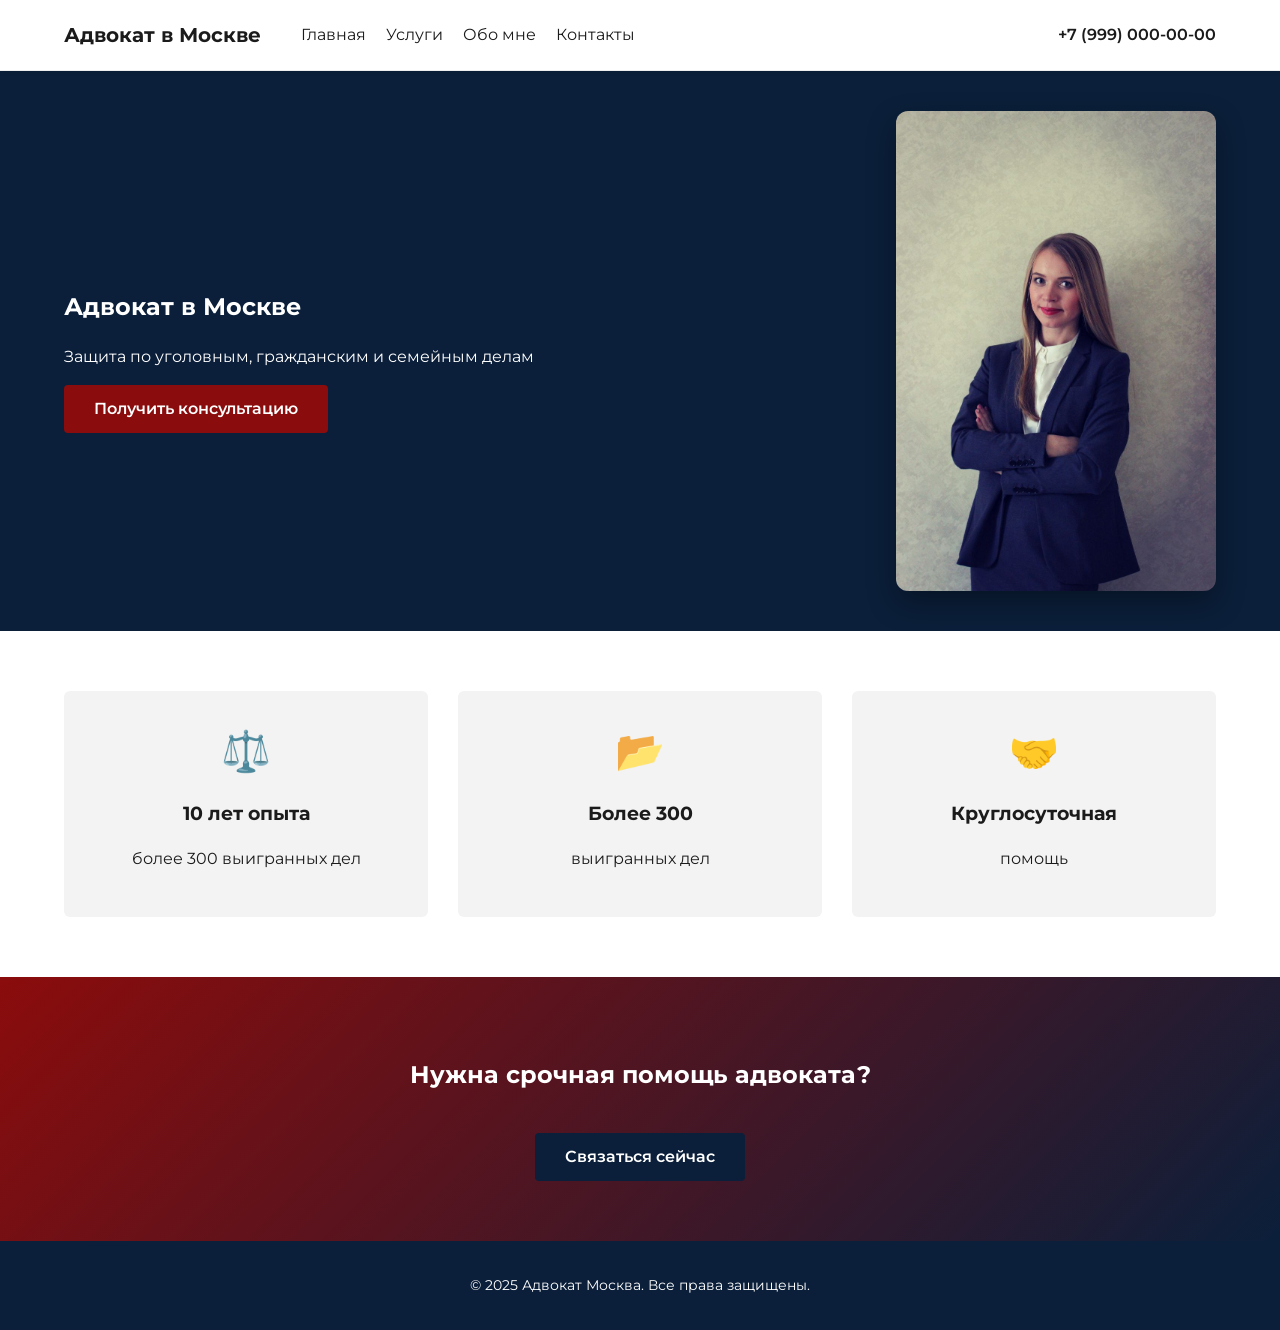
==== index.html @ bff13dde "Add contacts module and update navigation" ====
<!doctype html>
<html lang="ru">
  <head>
    <meta charset="UTF-8" />
    <meta name="viewport" content="width=device-width, initial-scale=1.0" />
    <title>Адвокат в Москве</title>
    <meta
      name="description"
      content="Защита по уголовным, гражданским и семейным делам. Бесплатная консультация."
    />
    <link rel="preconnect" href="https://fonts.googleapis.com" />
    <link rel="preconnect" href="https://fonts.gstatic.com" crossorigin />
    <link
      href="https://fonts.googleapis.com/css2?family=Montserrat:wght@400;500;600;700&display=swap"
      rel="stylesheet"
    />
    <link rel="stylesheet" href="styles.css" />
  </head>
  <body>
    <header class="top-bar">
      <div class="container">
        <div class="logo">Адвокат в Москве</div>
        <nav class="main-nav">
          <ul>
            <li><a href="index.html">Главная</a></li>
            <li><a href="services/services.html">Услуги</a></li>
            <li><a href="about/about.html">Обо мне</a></li>
            <li><a href="contacts/contacts.html">Контакты</a></li>
          </ul>
        </nav>
        <a href="tel:+79990000000" class="phone">+7 (999) 000‑00‑00</a>
      </div>
    </header>

    	<section class="hero">
	  <div class="overlay"></div>
	  <div class="hero-content container">
	    <div class="hero-text">
	      <h1>Адвокат в Москве</h1>
	      <p>Защита по уголовным, гражданским и семейным делам</p>
	      <a href="#contacts" class="btn btn-accent">Получить консультацию</a>
	    </div>

	    <div class="hero-photo">
	      <img src="img/main_photo.jpg" alt="Адвокат в Москве" />
	    </div>
	  </div>
	</section>

    <section id="services" class="features">
      <div class="container">
        <ul class="feature-list">
          <li>
            <span class="icon">⚖️</span>
            <h3>10 лет опыта</h3>
            <p>более 300 выигранных дел</p>
          </li>
          <li>
            <span class="icon">📂</span>
            <h3>Более 300</h3>
            <p>выигранных дел</p>
          </li>
          <li>
            <span class="icon">🤝</span>
            <h3>Круглосуточная</h3>
            <p>помощь</p>
          </li>
        </ul>
      </div>
    </section>

    <section id="contacts" class="cta">
      <div class="container">
        <h2>Нужна срочная помощь адвоката?</h2>
        <a href="tel:+79990000000" class="btn btn-dark">Связаться сейчас</a>
      </div>
    </section>

    <footer class="footer">
      <div class="container">
        <p>© 2025 Адвокат Москва. Все права защищены.</p>
      </div>
    </footer>
  </body>
</html>
---- styles.css ----
*,
*::before,
*::after {
  box-sizing: border-box;
}

:root {
  --accent: #8b0c0c;
  --dark: #0b1f3a;
  --light: #f3f3f3;
  --text: #1b1b1b;
}

html {
  scroll-behavior: smooth;
}

body {
  margin: 0;
  font-family: "Montserrat", sans-serif;
  line-height: 1.5;
  color: var(--text);
}

img {
  max-width: 100%;
  display: block;
}

a {
  text-decoration: none;
  color: inherit;
}

.container {
  width: min(1200px, 90%);
  margin-inline: auto;
}

.top-bar {
  position: sticky;
  top: 0;
  z-index: 100;
  background: rgba(255, 255, 255, 0.9);
  backdrop-filter: blur(5px);
  padding: 20px 0;
  border-bottom: 1px solid #eee;
  box-shadow: 0 2px 4px rgba(0, 0, 0, 0.05);
}

.top-bar .container {
  display: flex;
  align-items: center;
}

.logo {
  font-weight: 700;
  font-size: 1.25rem;
}

.main-nav ul {
  list-style: none;
  display: flex;
  gap: 20px;
  margin: 0;
  padding: 0;
}

.main-nav {
  margin-left: 40px;
}

.main-nav a {
  padding-bottom: 2px;
  border-bottom: 2px solid transparent;
  transition: border-color 0.3s;
}

.main-nav a:hover {
  border-bottom-color: var(--accent);
}

.phone {
  margin-left: auto;
  font-weight: 600;
}

.hero {
  /* убираем старую фон-картинку и оставляем чистый цвет */
  background-image: none !important;
  background: var(--dark) !important;

  /* выравнивание по центру по вертикали */
  display: flex !important;
  align-items: center !important;
  min-height: 60vh !important;
  color: #fff;
}

/* отключаем затемняющий overlay, чтобы не портил фото/текст */
.hero .overlay {
  display: none !important;
}

/* делаем внутри геро двухколоночный flex */
.hero .hero-content.container {
  display: flex !important;
  align-items: center;
  justify-content: space-between;
  gap: 40px;
  width: min(1200px, 90%);
  margin-inline: auto;
  padding: 40px 0;
}

/* колонка с текстом */
.hero-text {
  max-width: 640px;
}

/* колонка с фото */
.hero-photo {
  flex: 0 0 auto;
}

/* само фото: ограничиваем размеры, скругляем, тень */
.hero-photo img {
  width: 320px;         /* можно 280–360px */
  height: auto;
  border-radius: 12px;
  box-shadow: 0 12px 28px rgba(0,0,0,0.35);
  display: block;
  object-fit: cover;
}

/* Hover для кнопки остаётся, ничего трогать не надо */

/* АДАПТИВ: на узких экранах стекаем в колонку и центрируем */
@media (max-width: 900px) {
  .hero .hero-content.container {
    flex-direction: column;
    gap: 24px;
    text-align: center;
  }
  .hero-text {
    max-width: 100%;
  }
  .hero-photo img {
    width: 240px;
  }
}

@keyframes fade-up {
  from {
    opacity: 0;
    transform: translateY(20px);
  }
  to {
    opacity: 1;
    transform: translateY(0);
  }
}

.hero-content {
  position: relative;
  z-index: 1;
  animation: fade-up 0.8s ease-out both;
}

.btn {
  display: inline-block;
  padding: 12px 30px;
  border-radius: 4px;
  font-weight: 600;
  transition: background 0.3s, transform 0.3s;
}

.btn:hover {
  transform: translateY(-2px);
}

.btn-accent {
  background: var(--accent);
  color: #fff;
}

.btn-accent:hover {
  background: #a51b1b;
}

.btn-dark {
  background: var(--dark);
  color: #fff;
}

.btn-dark:hover {
  background: #133260;
}

.features {
  background: #fff;
  padding: 60px 0;
}

.feature-list {
  list-style: none;
  display: flex;
  justify-content: space-between;
  gap: 30px;
  margin: 0;
  padding: 0;
}

.feature-list li {
  background: var(--light);
  padding: 30px;
  text-align: center;
  border-radius: 6px;
  flex: 1;
}


.feature-list li {
  transition: transform 0.3s, box-shadow 0.3s;
}

.feature-list li:hover {
  transform: translateY(-5px);
  box-shadow: 0 10px 20px rgba(0, 0, 0, 0.1);
}

.feature-list .icon {
  font-size: 40px;
  display: block;
  margin-bottom: 15px;
}

.about {
  background: var(--light);
  padding: 60px 0;
}

.about-wrapper {
  display: flex;
  flex-wrap: wrap;
  gap: 40px;
  align-items: center;
}

.about-photo {
  width: 300px;
  border-radius: 6px;
  flex-shrink: 0;
}

.about-info h2 {
  margin-top: 0;
}

.about-list {
  list-style: none;
  margin: 20px 0 0;
  padding: 0;
  display: grid;
  gap: 10px;
}

.about-icon {
  margin-right: 8px;
}


.cta {
  background: linear-gradient(135deg, var(--accent), var(--dark));
  color: #fff;
  text-align: center;
  padding: 60px 0;
}

.cta .btn-dark {
  margin-top: 20px;
}

.footer {
  background: var(--dark);
  color: #fff;
  text-align: center;
  padding: 20px 0;
  font-size: 0.875rem;
}

/* Services page */
.services-page {
  padding: 60px 0;
}

.service-grid {
  display: grid;
  gap: 20px;
  grid-template-columns: repeat(auto-fit, minmax(250px, 1fr));
}

.service-tile {
  background: var(--light);
  border-radius: 6px;
  padding: 20px;
}

.service-tile summary {
  list-style: none;
  font-weight: 600;
  cursor: pointer;
}

.service-tile[open] {
  background: #fff;
  box-shadow: 0 4px 8px rgba(0, 0, 0, 0.05);
}

.service-tile ul {
  margin-top: 10px;
  padding-left: 20px;
}
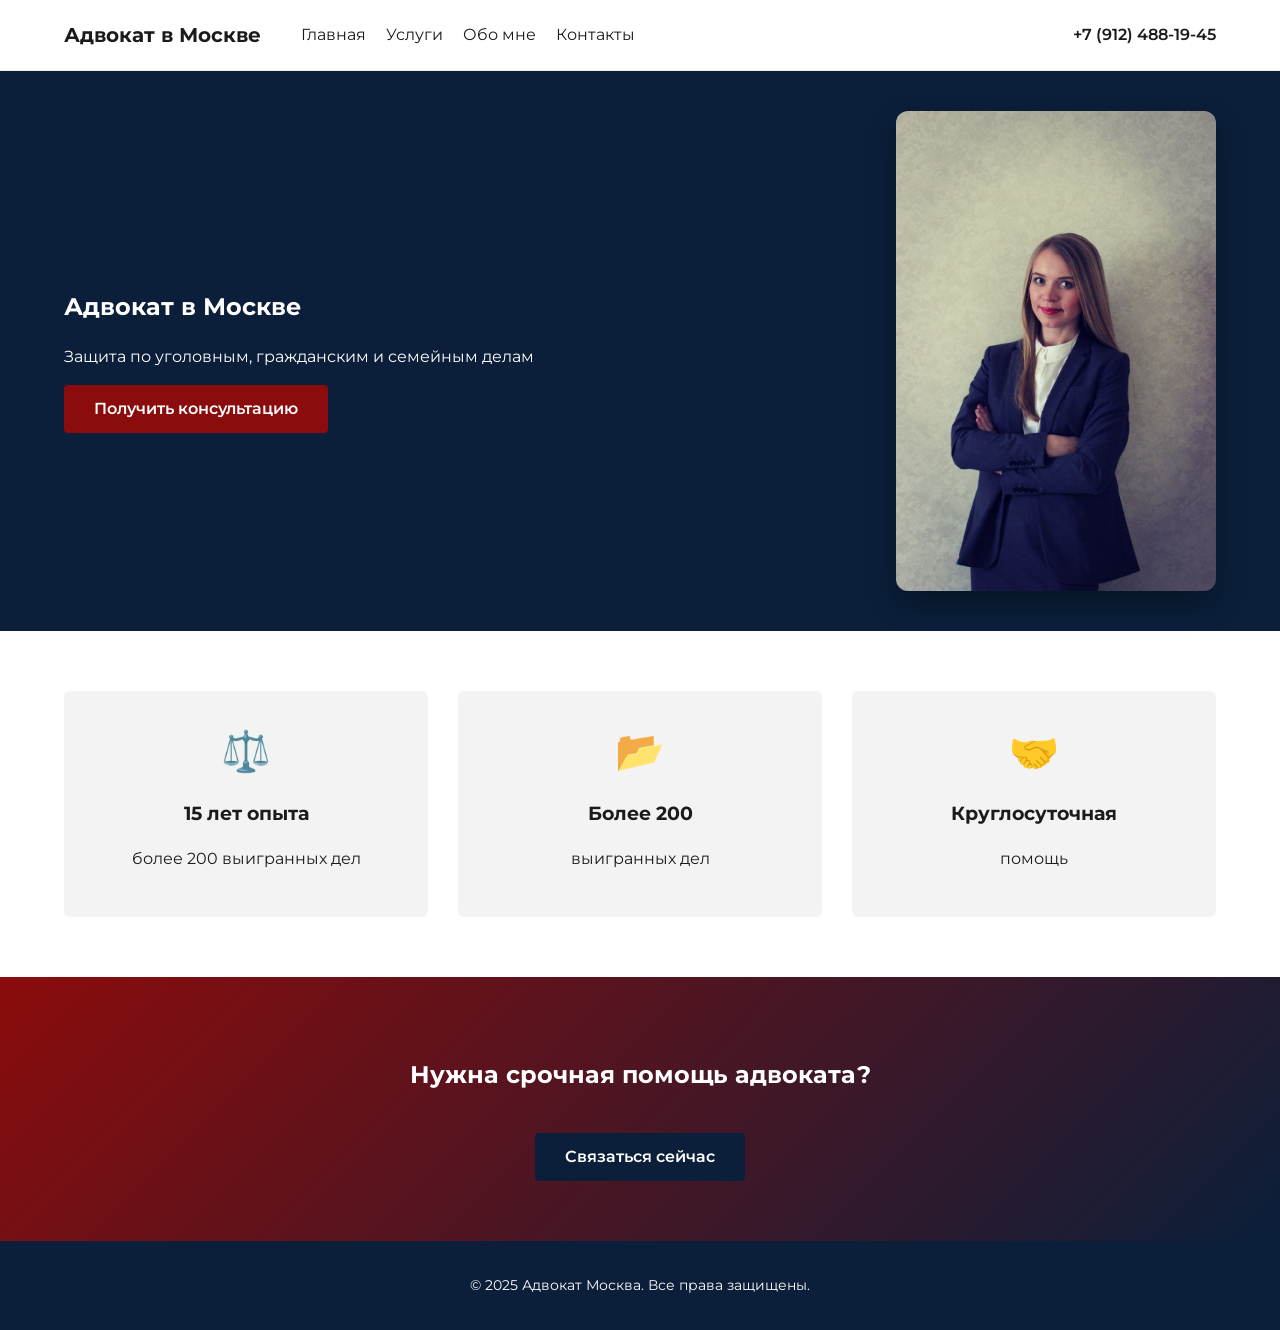
==== commit c2307576: "Global edit contacts" ====
--- a/index.html
+++ b/index.html
@@ -28,7 +28,7 @@
             <li><a href="contacts/contacts.html">Контакты</a></li>
           </ul>
         </nav>
-        <a href="tel:+79990000000" class="phone">+7 (999) 000‑00‑00</a>
+        <a href="tel:+79124881945" class="phone">+7 (912) 488-19-45</a>
       </div>
     </header>
 
@@ -52,12 +52,12 @@
         <ul class="feature-list">
           <li>
             <span class="icon">⚖️</span>
-            <h3>10 лет опыта</h3>
-            <p>более 300 выигранных дел</p>
+            <h3>15 лет опыта</h3>
+            <p>более 200 выигранных дел</p>
           </li>
           <li>
             <span class="icon">📂</span>
-            <h3>Более 300</h3>
+            <h3>Более 200</h3>
             <p>выигранных дел</p>
           </li>
           <li>
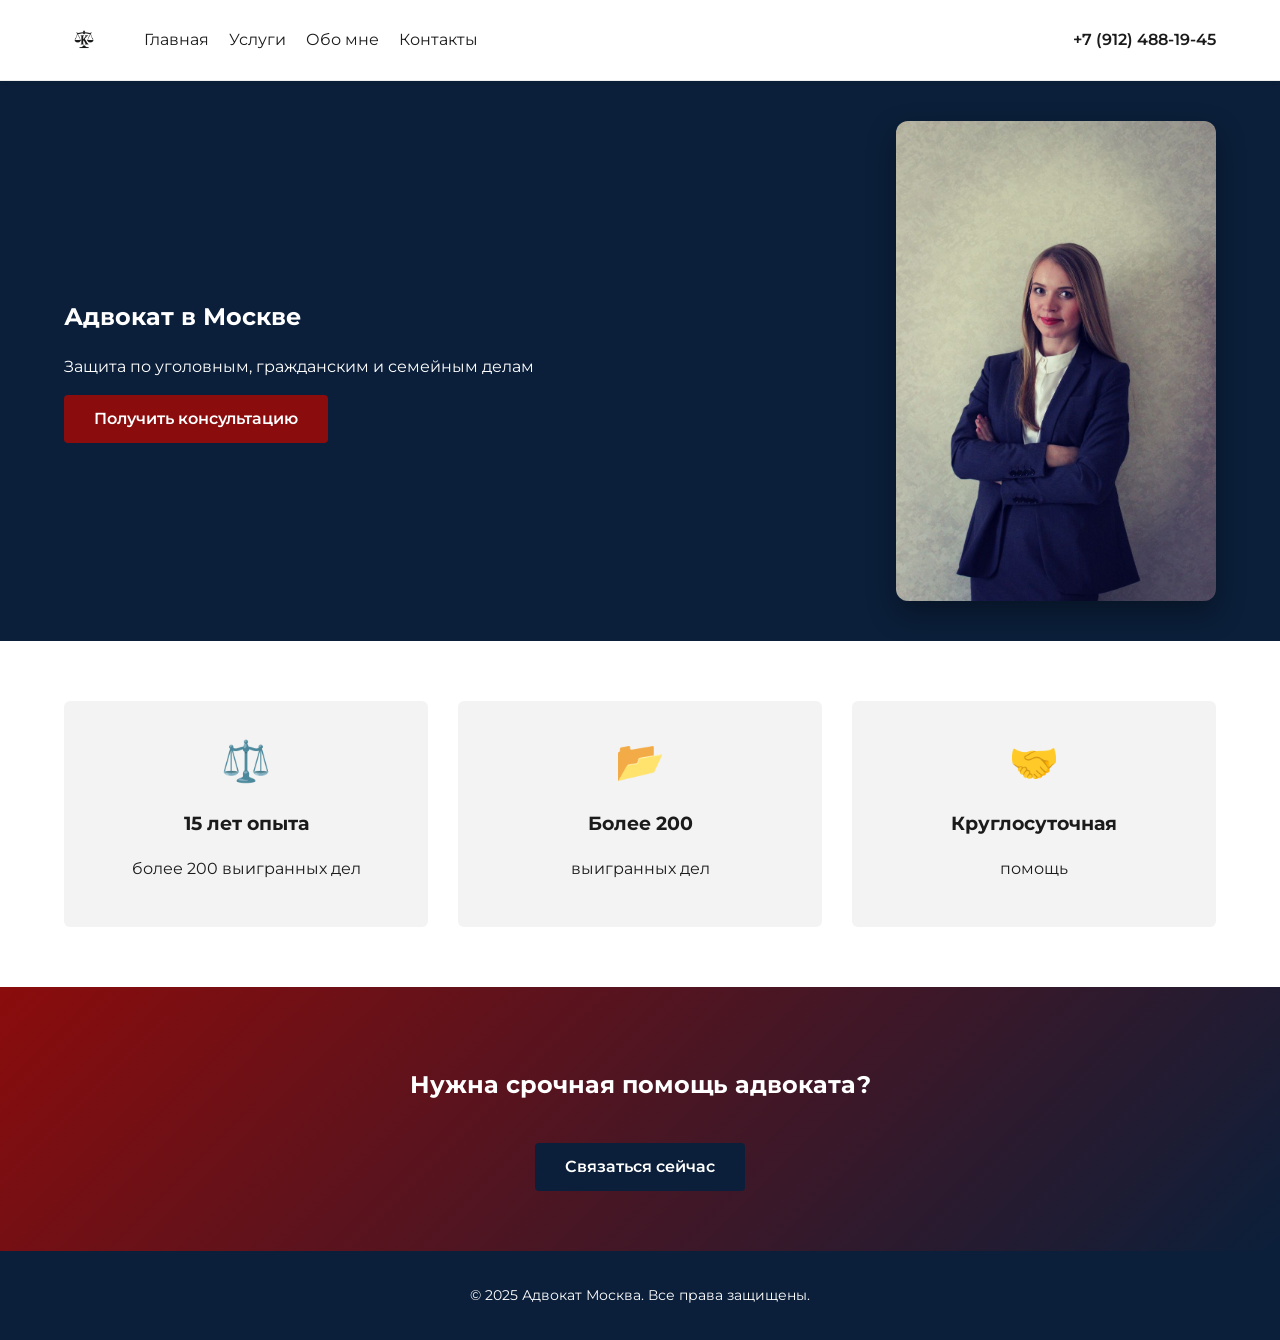
==== commit ce00b6b9: "Replace sidebar text with logo image" ====
--- a/index.html
+++ b/index.html
@@ -19,7 +19,7 @@
   <body>
     <header class="top-bar">
       <div class="container">
-        <div class="logo">Адвокат в Москве</div>
+        <div class="logo"><img src="img/logo.png" alt="Адвокат в Москве" /></div>
         <nav class="main-nav">
           <ul>
             <li><a href="index.html">Главная</a></li>
--- a/styles.css
+++ b/styles.css
@@ -58,6 +58,10 @@
   font-size: 1.25rem;
 }
 
+.logo img {
+  height: 40px;
+}
+
 .main-nav ul {
   list-style: none;
   display: flex;
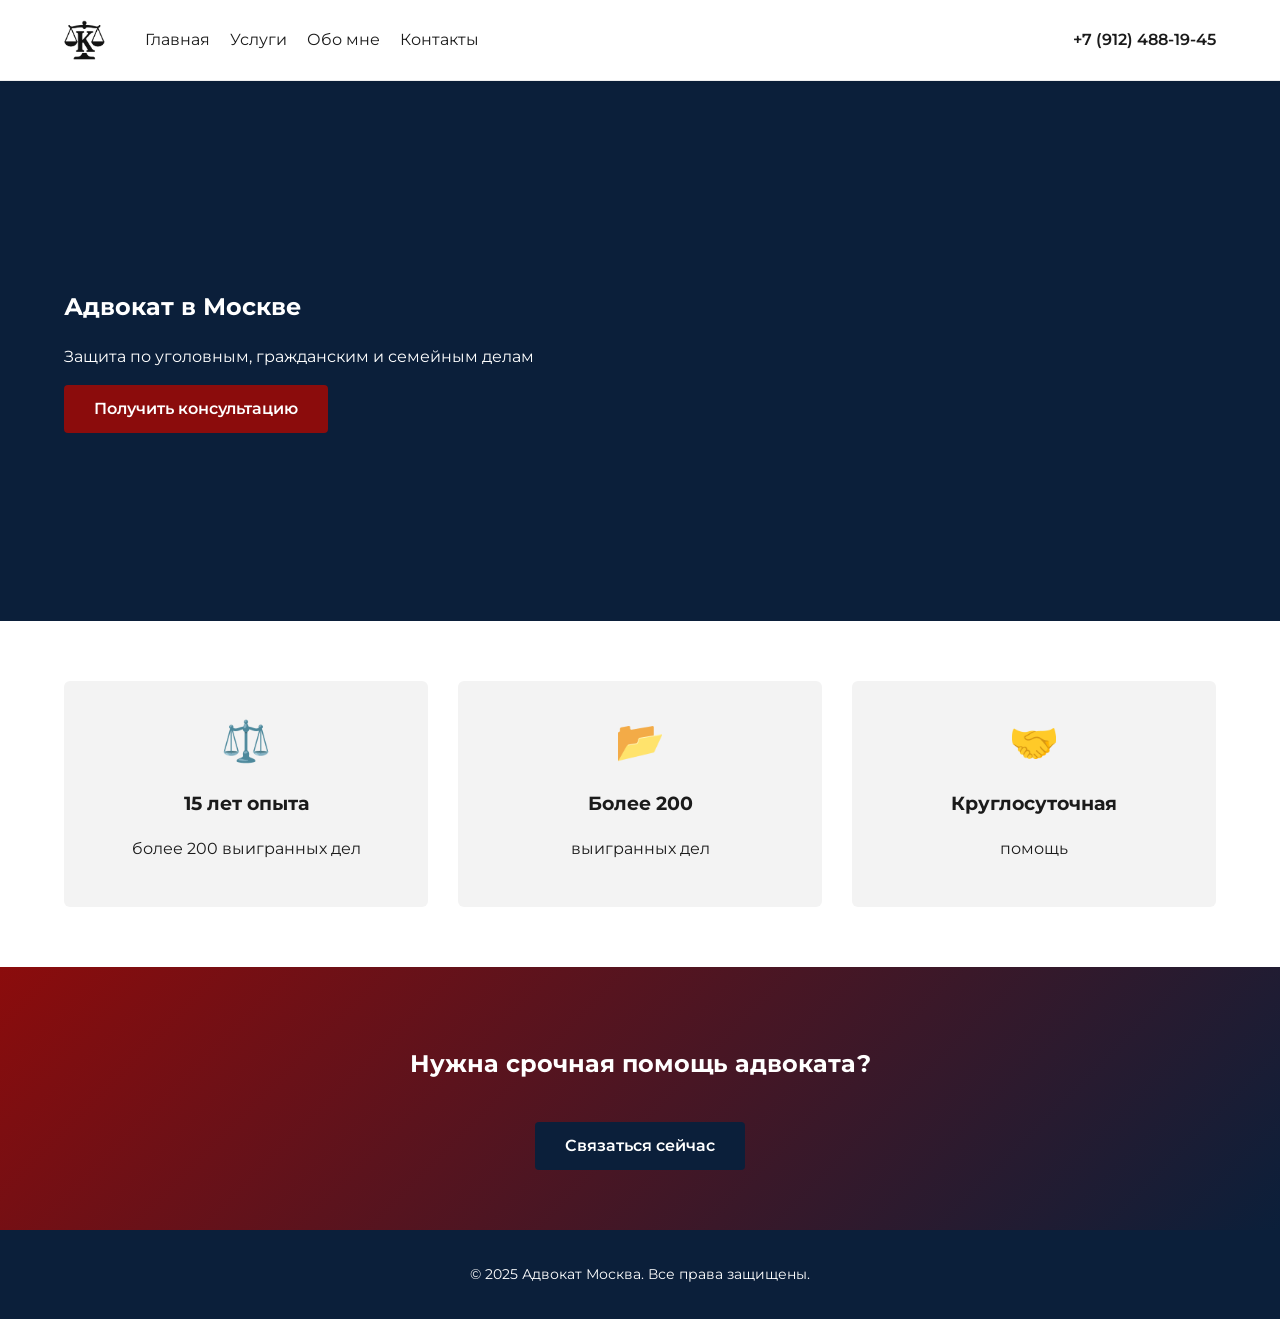
==== commit 785d627b: "Add hearing picture to img" ====
--- a/index.html
+++ b/index.html
@@ -42,7 +42,6 @@
 	    </div>
 
 	    <div class="hero-photo">
-	      <img src="img/main_photo.jpg" alt="Адвокат в Москве" />
 	    </div>
 	  </div>
 	</section>
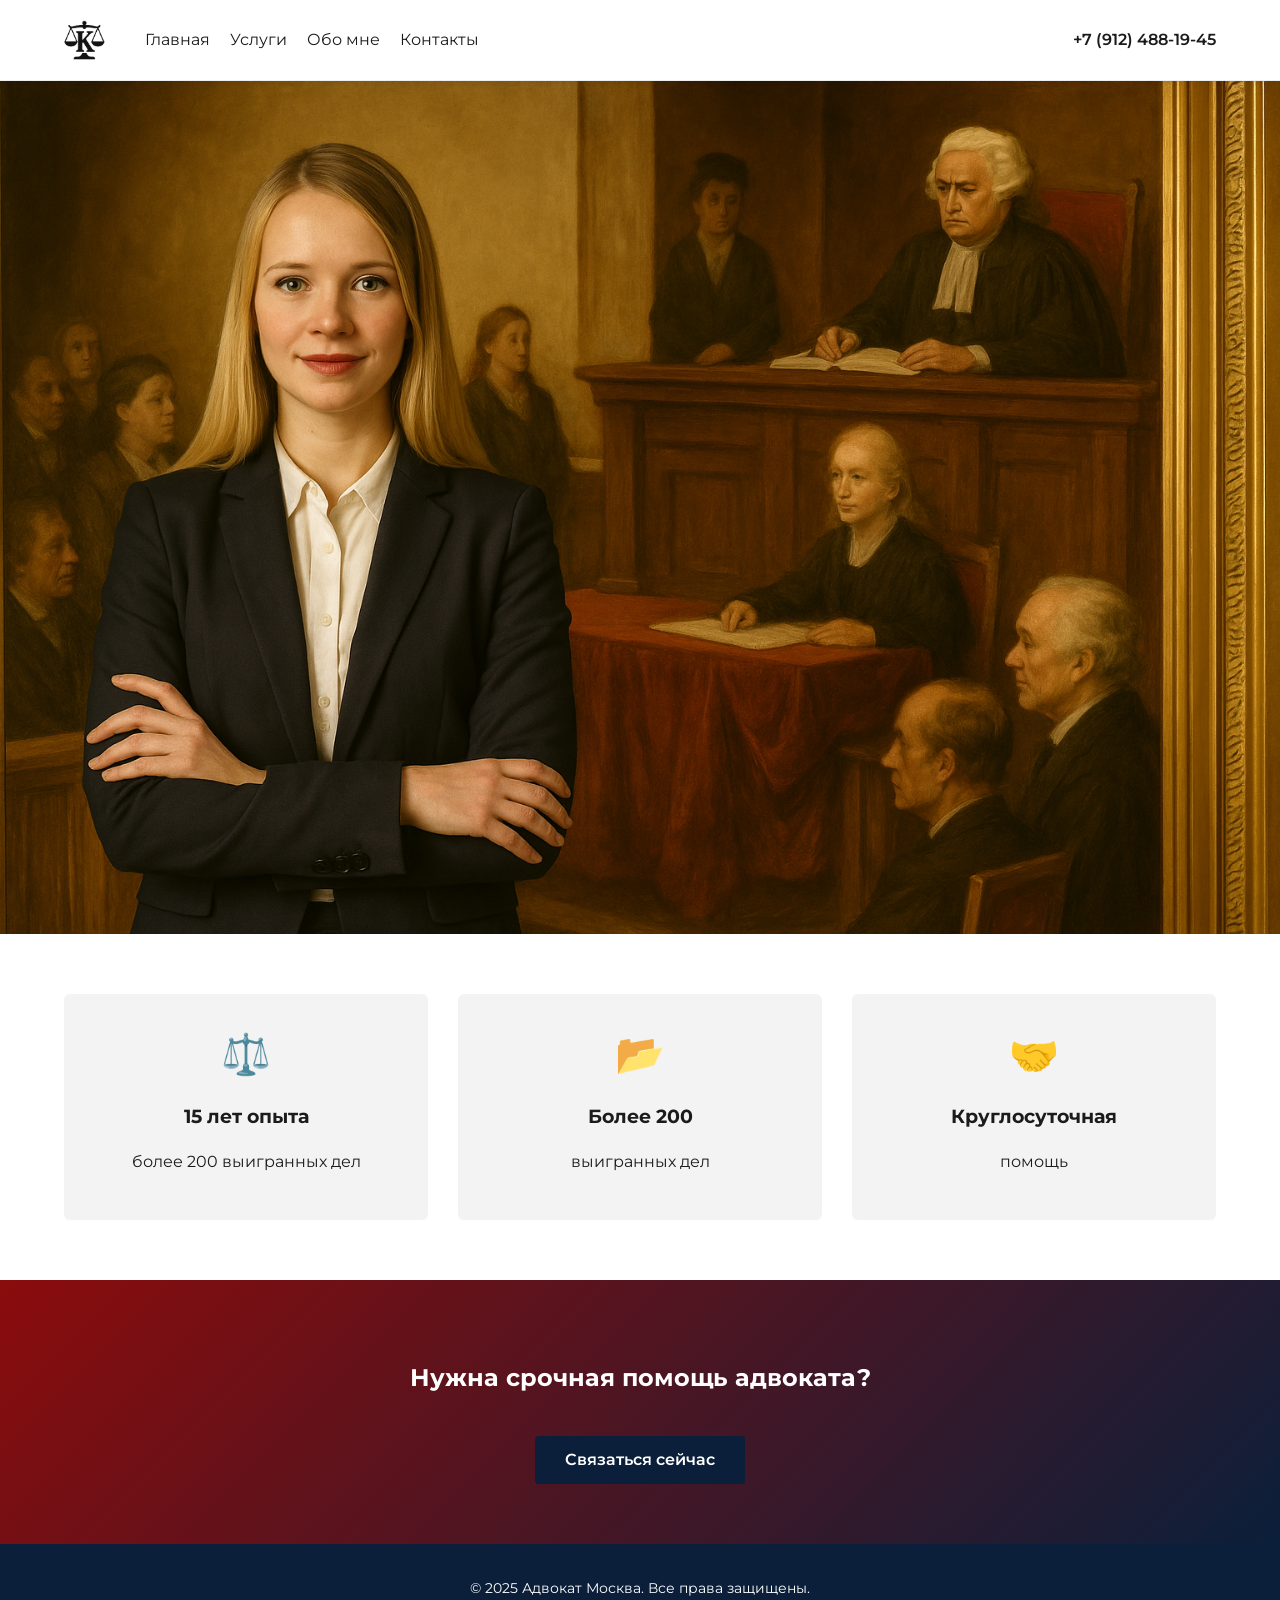
==== commit 01ec4216: "Replace hero section with full-width image" ====
--- a/index.html
+++ b/index.html
@@ -32,19 +32,7 @@
       </div>
     </header>
 
-    	<section class="hero">
-	  <div class="overlay"></div>
-	  <div class="hero-content container">
-	    <div class="hero-text">
-	      <h1>Адвокат в Москве</h1>
-	      <p>Защита по уголовным, гражданским и семейным делам</p>
-	      <a href="#contacts" class="btn btn-accent">Получить консультацию</a>
-	    </div>
-
-	    <div class="hero-photo">
-	    </div>
-	  </div>
-	</section>
+        <img src="img/hearing.png" alt="Судебное заседание" class="hero-image" />
 
     <section id="services" class="features">
       <div class="container">
--- a/styles.css
+++ b/styles.css
@@ -25,6 +25,10 @@
 img {
   max-width: 100%;
   display: block;
+}
+
+.hero-image {
+  width: 100%;
 }
 
 a {
@@ -89,87 +93,6 @@
   font-weight: 600;
 }
 
-.hero {
-  /* убираем старую фон-картинку и оставляем чистый цвет */
-  background-image: none !important;
-  background: var(--dark) !important;
-
-  /* выравнивание по центру по вертикали */
-  display: flex !important;
-  align-items: center !important;
-  min-height: 60vh !important;
-  color: #fff;
-}
-
-/* отключаем затемняющий overlay, чтобы не портил фото/текст */
-.hero .overlay {
-  display: none !important;
-}
-
-/* делаем внутри геро двухколоночный flex */
-.hero .hero-content.container {
-  display: flex !important;
-  align-items: center;
-  justify-content: space-between;
-  gap: 40px;
-  width: min(1200px, 90%);
-  margin-inline: auto;
-  padding: 40px 0;
-}
-
-/* колонка с текстом */
-.hero-text {
-  max-width: 640px;
-}
-
-/* колонка с фото */
-.hero-photo {
-  flex: 0 0 auto;
-}
-
-/* само фото: ограничиваем размеры, скругляем, тень */
-.hero-photo img {
-  width: 320px;         /* можно 280–360px */
-  height: auto;
-  border-radius: 12px;
-  box-shadow: 0 12px 28px rgba(0,0,0,0.35);
-  display: block;
-  object-fit: cover;
-}
-
-/* Hover для кнопки остаётся, ничего трогать не надо */
-
-/* АДАПТИВ: на узких экранах стекаем в колонку и центрируем */
-@media (max-width: 900px) {
-  .hero .hero-content.container {
-    flex-direction: column;
-    gap: 24px;
-    text-align: center;
-  }
-  .hero-text {
-    max-width: 100%;
-  }
-  .hero-photo img {
-    width: 240px;
-  }
-}
-
-@keyframes fade-up {
-  from {
-    opacity: 0;
-    transform: translateY(20px);
-  }
-  to {
-    opacity: 1;
-    transform: translateY(0);
-  }
-}
-
-.hero-content {
-  position: relative;
-  z-index: 1;
-  animation: fade-up 0.8s ease-out both;
-}
 
 .btn {
   display: inline-block;
@@ -183,15 +106,6 @@
   transform: translateY(-2px);
 }
 
-.btn-accent {
-  background: var(--accent);
-  color: #fff;
-}
-
-.btn-accent:hover {
-  background: #a51b1b;
-}
-
 .btn-dark {
   background: var(--dark);
   color: #fff;
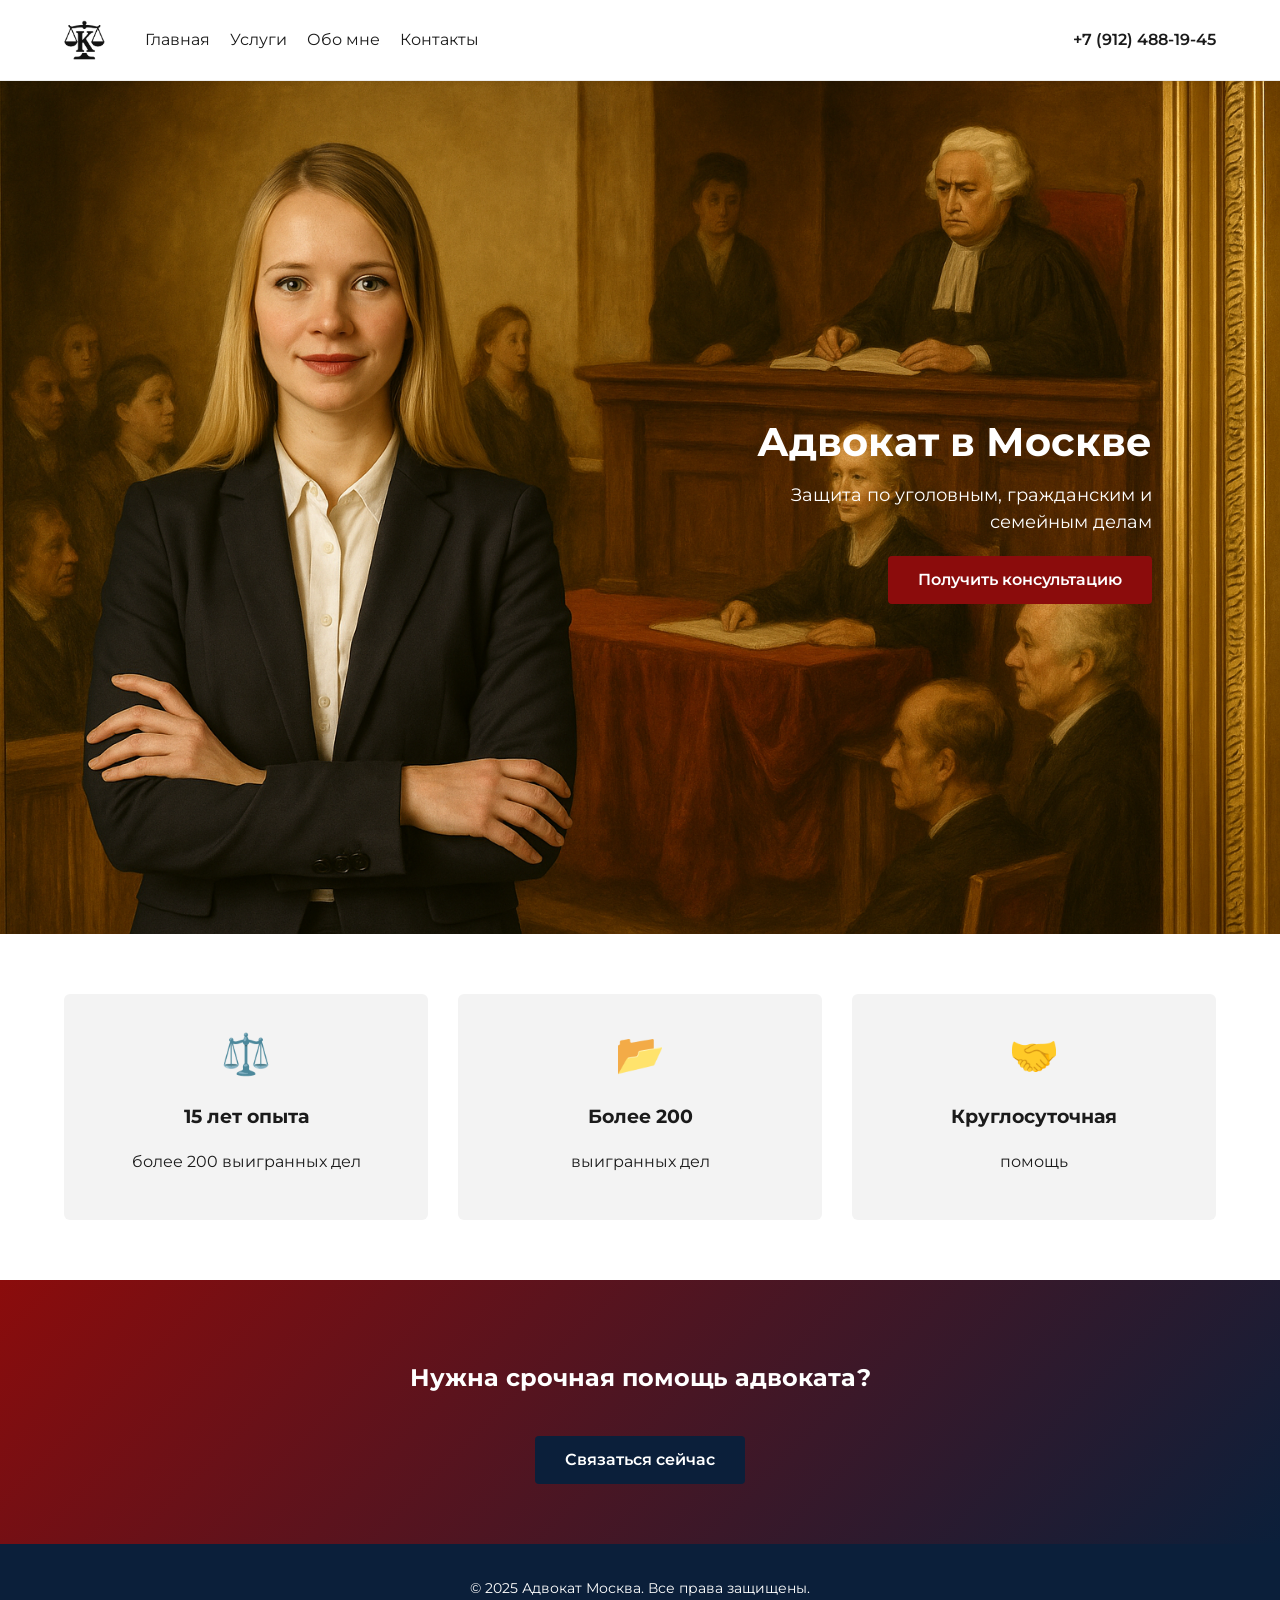
==== commit 095150b3: "Add hero overlay and consultation button" ====
--- a/index.html
+++ b/index.html
@@ -32,7 +32,14 @@
       </div>
     </header>
 
-        <img src="img/hearing.png" alt="Судебное заседание" class="hero-image" />
+    <section class="hero">
+      <img src="img/hearing.png" alt="Судебное заседание" class="hero-image" />
+      <div class="hero-content">
+        <h1>Адвокат в Москве</h1>
+        <p>Защита по уголовным, гражданским и семейным делам</p>
+        <a href="contacts/contacts.html" class="btn btn-accent">Получить консультацию</a>
+      </div>
+    </section>
 
     <section id="services" class="features">
       <div class="container">
--- a/styles.css
+++ b/styles.css
@@ -29,6 +29,39 @@
 
 .hero-image {
   width: 100%;
+}
+
+.hero {
+  position: relative;
+}
+
+.hero-content {
+  position: absolute;
+  top: 50%;
+  right: 10%;
+  transform: translateY(-50%);
+  color: #fff;
+  text-align: right;
+  max-width: 400px;
+}
+
+.hero-content h1 {
+  margin: 0 0 10px;
+  font-size: 2.5rem;
+}
+
+.hero-content p {
+  margin: 0 0 20px;
+  font-size: 1.125rem;
+}
+
+.btn-accent {
+  background: var(--accent);
+  color: #fff;
+}
+
+.btn-accent:hover {
+  background: #a40e0e;
 }
 
 a {
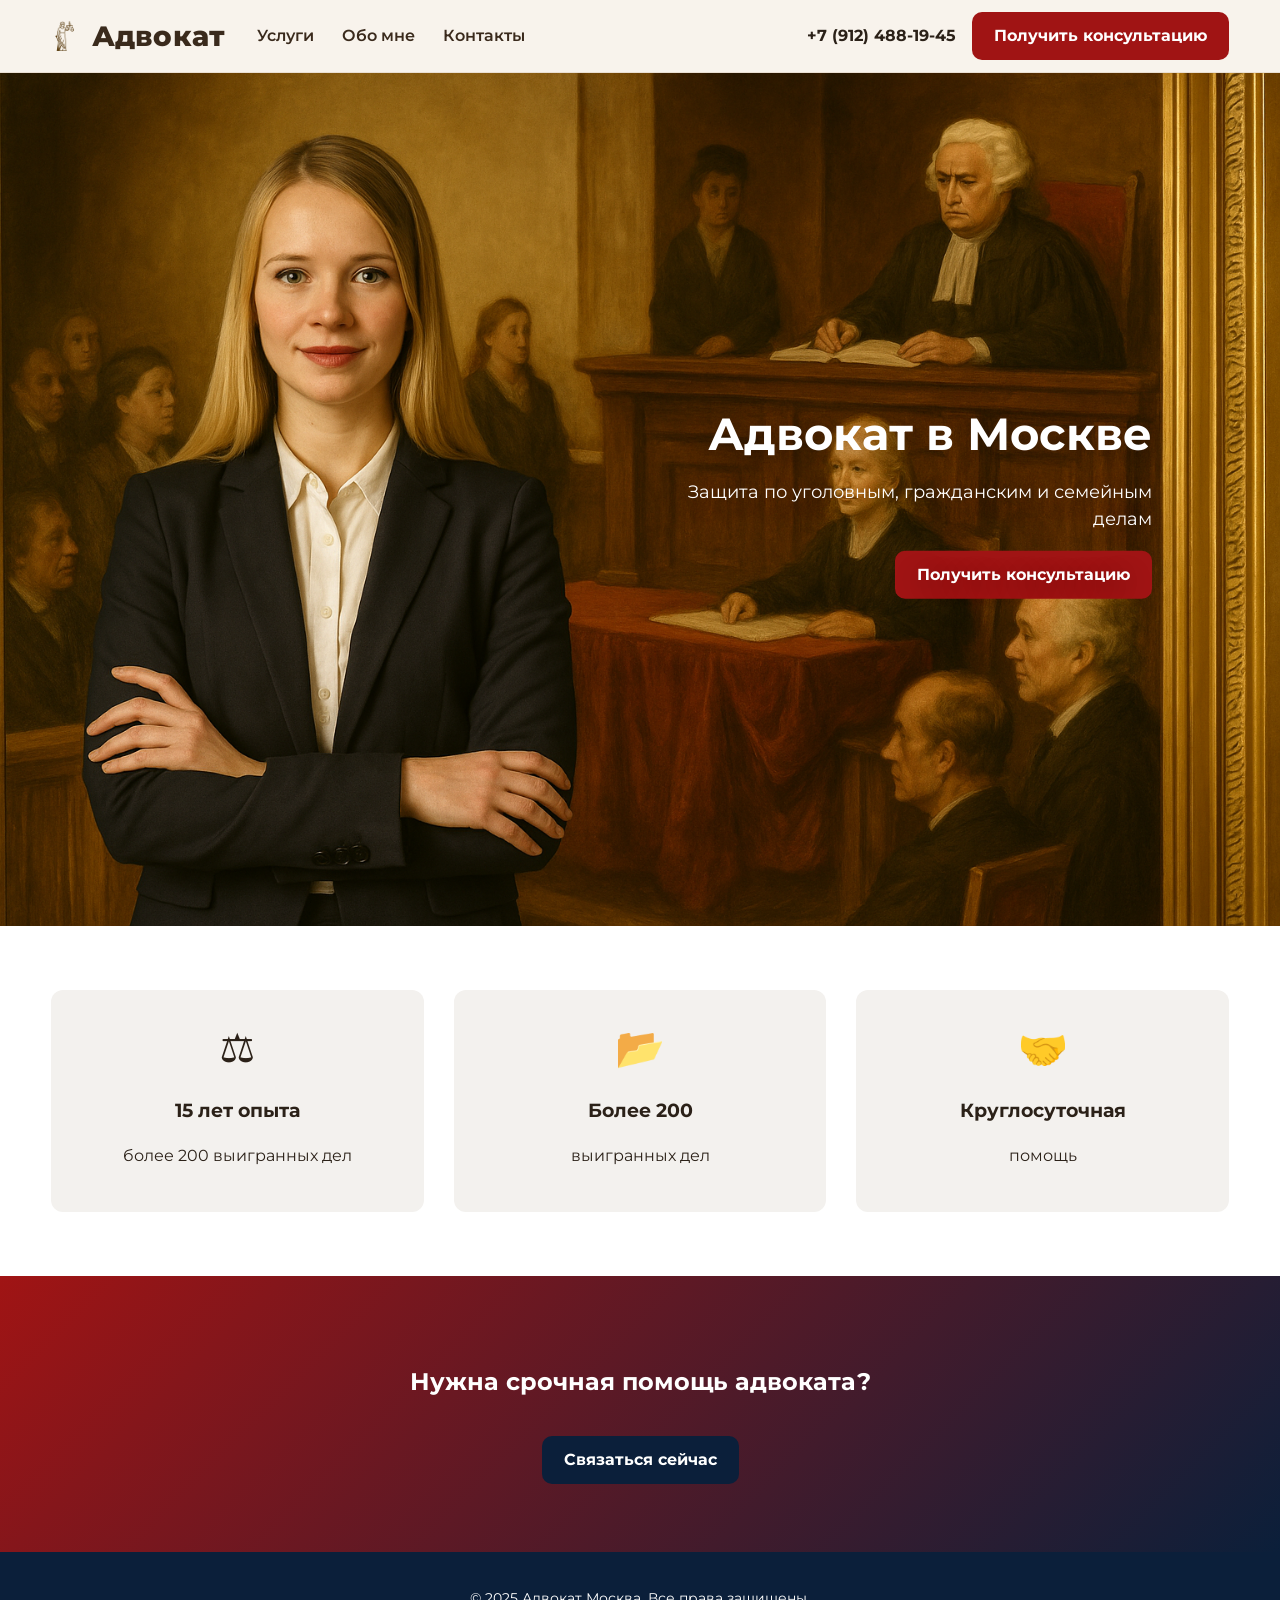
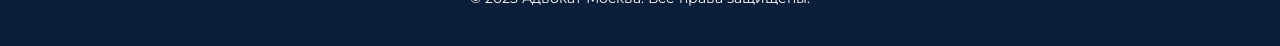
==== commit 6ac5ca9a: "New sidebar design" ====
--- a/index.html
+++ b/index.html
@@ -2,38 +2,59 @@
 <html lang="ru">
   <head>
     <meta charset="UTF-8" />
-    <meta name="viewport" content="width=device-width, initial-scale=1.0" />
+    <meta name="viewport" content="width=device-width, initial-scale=1" />
     <title>Адвокат в Москве</title>
-    <meta
-      name="description"
-      content="Защита по уголовным, гражданским и семейным делам. Бесплатная консультация."
-    />
-    <link rel="preconnect" href="https://fonts.googleapis.com" />
-    <link rel="preconnect" href="https://fonts.gstatic.com" crossorigin />
-    <link
-      href="https://fonts.googleapis.com/css2?family=Montserrat:wght@400;500;600;700&display=swap"
-      rel="stylesheet"
-    />
-    <link rel="stylesheet" href="styles.css" />
+    <meta name="description" content="Адвокат в Москве. Защита по уголовным, гражданским и семейным делам. Бесплатная консультация." />
+    <link rel="preconnect" href="https://fonts.googleapis.com">
+    <link rel="preconnect" href="https://fonts.gstatic.com" crossorigin>
+    <link href="https://fonts.googleapis.com/css2?family=Montserrat:wght@400;500;600;700;800&display=swap" rel="stylesheet">
+    <link rel="stylesheet" href="styles.css">
   </head>
   <body>
-    <header class="top-bar">
-      <div class="container">
-        <div class="logo"><img src="img/logo.png" alt="Адвокат в Москве" /></div>
-        <nav class="main-nav">
-          <ul>
-            <li><a href="index.html">Главная</a></li>
+
+    <!-- ШАПКА -->
+    <header class="site-header">
+      <div class="header-inner">
+        <!-- ЛОГО + Вордмарк -->
+        <a href="index.html" class="brand" aria-label="На главную">
+          <img src="img/logo.png" alt="Логотип — Фемида" class="brand-logo">
+          <span class="brand-title">Адвокат</span>
+        </a>
+
+        <!-- Навигация -->
+        <nav class="nav" aria-label="Главное меню">
+          <ul class="nav-list">
             <li><a href="services/services.html">Услуги</a></li>
             <li><a href="about/about.html">Обо мне</a></li>
             <li><a href="contacts/contacts.html">Контакты</a></li>
           </ul>
         </nav>
-        <a href="tel:+79124881945" class="phone">+7 (912) 488-19-45</a>
+
+        <!-- Контакты и CTA -->
+        <div class="header-cta">
+          <a href="tel:+79124881945" class="header-phone">+7 (912) 488-19-45</a>
+          <a href="contacts/contacts.html" class="btn btn-accent header-button">Получить консультацию</a>
+        </div>
+
+        <!-- Бургер для мобилок -->
+        <button class="burger" aria-label="Открыть меню" aria-expanded="false" aria-controls="mobile-menu">
+          <span></span><span></span><span></span>
+        </button>
       </div>
+
+      <!-- Выпадающее меню для мобилок -->
+      <nav id="mobile-menu" class="nav-mobile" aria-label="Мобильное меню">
+        <a href="services/services.html">Услуги</a>
+        <a href="about/about.html">Обо мне</a>
+        <a href="contacts/contacts.html">Контакты</a>
+        <a href="tel:+79124881945" class="nav-mobile-phone">+7 (912) 488-19-45</a>
+        <a href="contacts/contacts.html" class="btn btn-accent nav-mobile-btn">Получить консультацию</a>
+      </nav>
     </header>
 
+    <!-- ГЕРО-СЕКЦИЯ -->
     <section class="hero">
-      <img src="img/hearing.png" alt="Судебное заседание" class="hero-image" />
+      <img src="img/hearing.png" alt="Судебное заседание" class="hero-image">
       <div class="hero-content">
         <h1>Адвокат в Москве</h1>
         <p>Защита по уголовным, гражданским и семейным делам</p>
@@ -41,21 +62,22 @@
       </div>
     </section>
 
+    <!-- ПРЕИМУЩЕСТВА -->
     <section id="services" class="features">
       <div class="container">
         <ul class="feature-list">
           <li>
-            <span class="icon">⚖️</span>
+            <span class="icon" aria-hidden="true">⚖️</span>
             <h3>15 лет опыта</h3>
             <p>более 200 выигранных дел</p>
           </li>
           <li>
-            <span class="icon">📂</span>
+            <span class="icon" aria-hidden="true">📂</span>
             <h3>Более 200</h3>
             <p>выигранных дел</p>
           </li>
           <li>
-            <span class="icon">🤝</span>
+            <span class="icon" aria-hidden="true">🤝</span>
             <h3>Круглосуточная</h3>
             <p>помощь</p>
           </li>
@@ -63,17 +85,31 @@
       </div>
     </section>
 
+    <!-- CTA -->
     <section id="contacts" class="cta">
       <div class="container">
         <h2>Нужна срочная помощь адвоката?</h2>
-        <a href="tel:+79990000000" class="btn btn-dark">Связаться сейчас</a>
+        <a href="tel:+79124881945" class="btn btn-dark">Связаться сейчас</a>
       </div>
     </section>
 
+    <!-- ПОДВАЛ -->
     <footer class="footer">
       <div class="container">
         <p>© 2025 Адвокат Москва. Все права защищены.</p>
       </div>
     </footer>
+
+    <script>
+      // Открытие/закрытие мобильного меню
+      const burger = document.querySelector('.burger');
+      const mobileMenu = document.getElementById('mobile-menu');
+
+      burger?.addEventListener('click', () => {
+        const opened = mobileMenu.classList.toggle('open');
+        burger.setAttribute('aria-expanded', opened ? 'true' : 'false');
+      });
+    </script>
   </body>
 </html>
+
--- a/styles.css
+++ b/styles.css
@@ -1,274 +1,156 @@
+/* ====== БАЗА ====== */
 *,
 *::before,
-*::after {
-  box-sizing: border-box;
+*::after { box-sizing: border-box; }
+
+:root{
+  --accent: #a01414;      /* красная кнопка */
+  --accent-600:#b51616;
+  --dark:   #0b1f3a;      /* тёмный для футера/CTA */
+  --beige:  #f8f3ec;      /* фон шапки */
+  --line:   #eadfd3;      /* тонкая линия */
+  --text:   #2b2118;      /* основной текст */
+  --muted:  #6b5c51;
 }
 
-:root {
-  --accent: #8b0c0c;
-  --dark: #0b1f3a;
-  --light: #f3f3f3;
-  --text: #1b1b1b;
+html{ scroll-behavior:smooth; }
+body{
+  margin:0;
+  font-family:"Montserrat",system-ui,-apple-system,Segoe UI,Roboto,Arial,sans-serif;
+  line-height:1.5;
+  color:var(--text);
+  background:#fff;
+}
+img{ max-width:100%; display:block; }
+a{ color:inherit; text-decoration:none; }
+
+/* ====== КОНТЕЙНЕР ====== */
+.container{ width:min(1200px,92%); margin-inline:auto; }
+
+/* ====== КНОПКИ ====== */
+.btn{
+  display:inline-block;
+  padding:12px 22px;
+  border-radius:10px;
+  font-weight:700;
+  transition:transform .2s ease, background .2s ease, opacity .2s ease;
+}
+.btn:hover{ transform:translateY(-2px); }
+
+.btn-accent{ background:var(--accent); color:#fff; }
+.btn-accent:hover{ background:var(--accent-600); }
+
+.btn-dark{ background:var(--dark); color:#fff; }
+.btn-dark:hover{ opacity:.92; }
+
+/* ====== ШАПКА ====== */
+.site-header{
+  position:sticky; top:0; z-index:1000;
+  background:var(--beige);
+  border-bottom:1px solid var(--line);
+  backdrop-filter:saturate(120%) blur(4px);
+}
+.header-inner{
+  display:flex; align-items:center; gap:24px;
+  padding:12px 0;
+  width:min(1200px,92%); margin-inline:auto;
 }
 
-html {
-  scroll-behavior: smooth;
+.brand{ display:flex; align-items:center; gap:14px; color:#3a2a1c; }
+.brand-logo{ height:40px; width:auto; }
+.brand-title{ font-weight:800; font-size:28px; letter-spacing:.2px; }
+
+/* Навигация */
+.nav{ margin-left:8px; }
+.nav-list{ display:flex; gap:28px; list-style:none; margin:0; padding:0; }
+.nav-list a{
+  font-weight:600; color:#3a2a1c;
+  padding:6px 0; border-bottom:2px solid transparent;
+  transition:border-color .2s ease, color .2s ease;
+}
+.nav-list a:hover{ border-bottom-color:var(--accent); }
+
+/* Контакты + CTA справа */
+.header-cta{ margin-left:auto; display:flex; align-items:center; gap:16px; }
+.header-phone{ font-weight:700; white-space:nowrap; }
+
+/* Бургер для мобилок */
+.burger{
+  display:none; margin-left:auto; background:transparent; border:0; padding:6px; cursor:pointer;
+}
+.burger span{ display:block; width:24px; height:2px; background:#3a2a1c; margin:5px 0; border-radius:2px; }
+
+/* Мобильное меню (скрыто) */
+.nav-mobile{
+  display:none; flex-direction:column; gap:8px;
+  padding:12px 4%;
+  background:var(--beige);
+  border-bottom:1px solid var(--line);
+}
+.nav-mobile a{ padding:10px 8px; font-weight:600; color:#3a2a1c; }
+.nav-mobile .nav-mobile-phone{ font-weight:800; }
+.nav-mobile .nav-mobile-btn{ width:fit-content; }
+
+/* Открытое состояние */
+.nav-mobile.open{ display:flex; }
+
+/* ====== ГЕРО ====== */
+.hero{ position:relative; }
+.hero-image{ width:100%; height:auto; display:block; }
+.hero-content{
+  position:absolute; top:50%; right:10%; transform:translateY(-50%);
+  color:#fff; text-align:right; max-width:520px;
+  text-shadow:0 6px 24px rgba(0,0,0,.35);
+}
+.hero-content h1{ margin:0 0 10px; font-size:2.8rem; }
+.hero-content p{ margin:0 0 18px; font-size:1.15rem; }
+
+/* ====== ПРЕИМУЩЕСТВА ====== */
+.features{ background:#fff; padding:64px 0; }
+.feature-list{
+  list-style:none; margin:0; padding:0;
+  display:flex; gap:30px; justify-content:space-between; flex-wrap:wrap;
+}
+.feature-list li{
+  flex:1 1 260px; background:#f3f1ee; padding:28px; border-radius:12px; text-align:center;
+  transition:transform .25s ease, box-shadow .25s ease;
+}
+.feature-list li:hover{
+  transform:translateY(-4px);
+  box-shadow:0 14px 28px rgba(0,0,0,.08);
+}
+.feature-list .icon{ font-size:40px; display:block; margin-bottom:12px; }
+
+/* ====== CTA ====== */
+.cta{
+  background:linear-gradient(135deg, var(--accent), var(--dark));
+  color:#fff; text-align:center; padding:68px 0;
+}
+.cta .btn-dark{ margin-top:16px; }
+
+/* ====== ФУТЕР ====== */
+.footer{ background:var(--dark); color:#fff; text-align:center; padding:22px 0; font-size:.9rem; }
+
+/* ====== РЕСПОНСИВ ====== */
+@media (max-width: 1024px){
+  .hero-content h1{ font-size:2.4rem; }
 }
 
-body {
-  margin: 0;
-  font-family: "Montserrat", sans-serif;
-  line-height: 1.5;
-  color: var(--text);
+@media (max-width: 900px){
+  .brand-title{ font-size:24px; }
+  .header-phone{ display:none; }          /* экономим место */
 }
 
-img {
-  max-width: 100%;
-  display: block;
+@media (max-width: 760px){
+  .nav{ display:none; }                    /* прячем десктопное меню */
+  .header-button{ display:none; }          /* CTA уедет в мобильное меню */
+  .burger{ display:block; }
+  .hero-content{ right:6%; max-width:420px; }
+  .hero-content h1{ font-size:2.1rem; }
 }
 
-.hero-image {
-  width: 100%;
+@media (max-width: 520px){
+  .hero-content{ right:5%; max-width:360px; }
+  .hero-content h1{ font-size:1.8rem; }
 }
 
-.hero {
-  position: relative;
-}
-
-.hero-content {
-  position: absolute;
-  top: 50%;
-  right: 10%;
-  transform: translateY(-50%);
-  color: #fff;
-  text-align: right;
-  max-width: 400px;
-}
-
-.hero-content h1 {
-  margin: 0 0 10px;
-  font-size: 2.5rem;
-}
-
-.hero-content p {
-  margin: 0 0 20px;
-  font-size: 1.125rem;
-}
-
-.btn-accent {
-  background: var(--accent);
-  color: #fff;
-}
-
-.btn-accent:hover {
-  background: #a40e0e;
-}
-
-a {
-  text-decoration: none;
-  color: inherit;
-}
-
-.container {
-  width: min(1200px, 90%);
-  margin-inline: auto;
-}
-
-.top-bar {
-  position: sticky;
-  top: 0;
-  z-index: 100;
-  background: rgba(255, 255, 255, 0.9);
-  backdrop-filter: blur(5px);
-  padding: 20px 0;
-  border-bottom: 1px solid #eee;
-  box-shadow: 0 2px 4px rgba(0, 0, 0, 0.05);
-}
-
-.top-bar .container {
-  display: flex;
-  align-items: center;
-}
-
-.logo {
-  font-weight: 700;
-  font-size: 1.25rem;
-}
-
-.logo img {
-  height: 40px;
-}
-
-.main-nav ul {
-  list-style: none;
-  display: flex;
-  gap: 20px;
-  margin: 0;
-  padding: 0;
-}
-
-.main-nav {
-  margin-left: 40px;
-}
-
-.main-nav a {
-  padding-bottom: 2px;
-  border-bottom: 2px solid transparent;
-  transition: border-color 0.3s;
-}
-
-.main-nav a:hover {
-  border-bottom-color: var(--accent);
-}
-
-.phone {
-  margin-left: auto;
-  font-weight: 600;
-}
-
-
-.btn {
-  display: inline-block;
-  padding: 12px 30px;
-  border-radius: 4px;
-  font-weight: 600;
-  transition: background 0.3s, transform 0.3s;
-}
-
-.btn:hover {
-  transform: translateY(-2px);
-}
-
-.btn-dark {
-  background: var(--dark);
-  color: #fff;
-}
-
-.btn-dark:hover {
-  background: #133260;
-}
-
-.features {
-  background: #fff;
-  padding: 60px 0;
-}
-
-.feature-list {
-  list-style: none;
-  display: flex;
-  justify-content: space-between;
-  gap: 30px;
-  margin: 0;
-  padding: 0;
-}
-
-.feature-list li {
-  background: var(--light);
-  padding: 30px;
-  text-align: center;
-  border-radius: 6px;
-  flex: 1;
-}
-
-
-.feature-list li {
-  transition: transform 0.3s, box-shadow 0.3s;
-}
-
-.feature-list li:hover {
-  transform: translateY(-5px);
-  box-shadow: 0 10px 20px rgba(0, 0, 0, 0.1);
-}
-
-.feature-list .icon {
-  font-size: 40px;
-  display: block;
-  margin-bottom: 15px;
-}
-
-.about {
-  background: var(--light);
-  padding: 60px 0;
-}
-
-.about-wrapper {
-  display: flex;
-  flex-wrap: wrap;
-  gap: 40px;
-  align-items: center;
-}
-
-.about-photo {
-  width: 300px;
-  border-radius: 6px;
-  flex-shrink: 0;
-}
-
-.about-info h2 {
-  margin-top: 0;
-}
-
-.about-list {
-  list-style: none;
-  margin: 20px 0 0;
-  padding: 0;
-  display: grid;
-  gap: 10px;
-}
-
-.about-icon {
-  margin-right: 8px;
-}
-
-
-.cta {
-  background: linear-gradient(135deg, var(--accent), var(--dark));
-  color: #fff;
-  text-align: center;
-  padding: 60px 0;
-}
-
-.cta .btn-dark {
-  margin-top: 20px;
-}
-
-.footer {
-  background: var(--dark);
-  color: #fff;
-  text-align: center;
-  padding: 20px 0;
-  font-size: 0.875rem;
-}
-
-/* Services page */
-.services-page {
-  padding: 60px 0;
-}
-
-.service-grid {
-  display: grid;
-  gap: 20px;
-  grid-template-columns: repeat(auto-fit, minmax(250px, 1fr));
-}
-
-.service-tile {
-  background: var(--light);
-  border-radius: 6px;
-  padding: 20px;
-}
-
-.service-tile summary {
-  list-style: none;
-  font-weight: 600;
-  cursor: pointer;
-}
-
-.service-tile[open] {
-  background: #fff;
-  box-shadow: 0 4px 8px rgba(0, 0, 0, 0.05);
-}
-
-.service-tile ul {
-  margin-top: 10px;
-  padding-left: 20px;
-}
